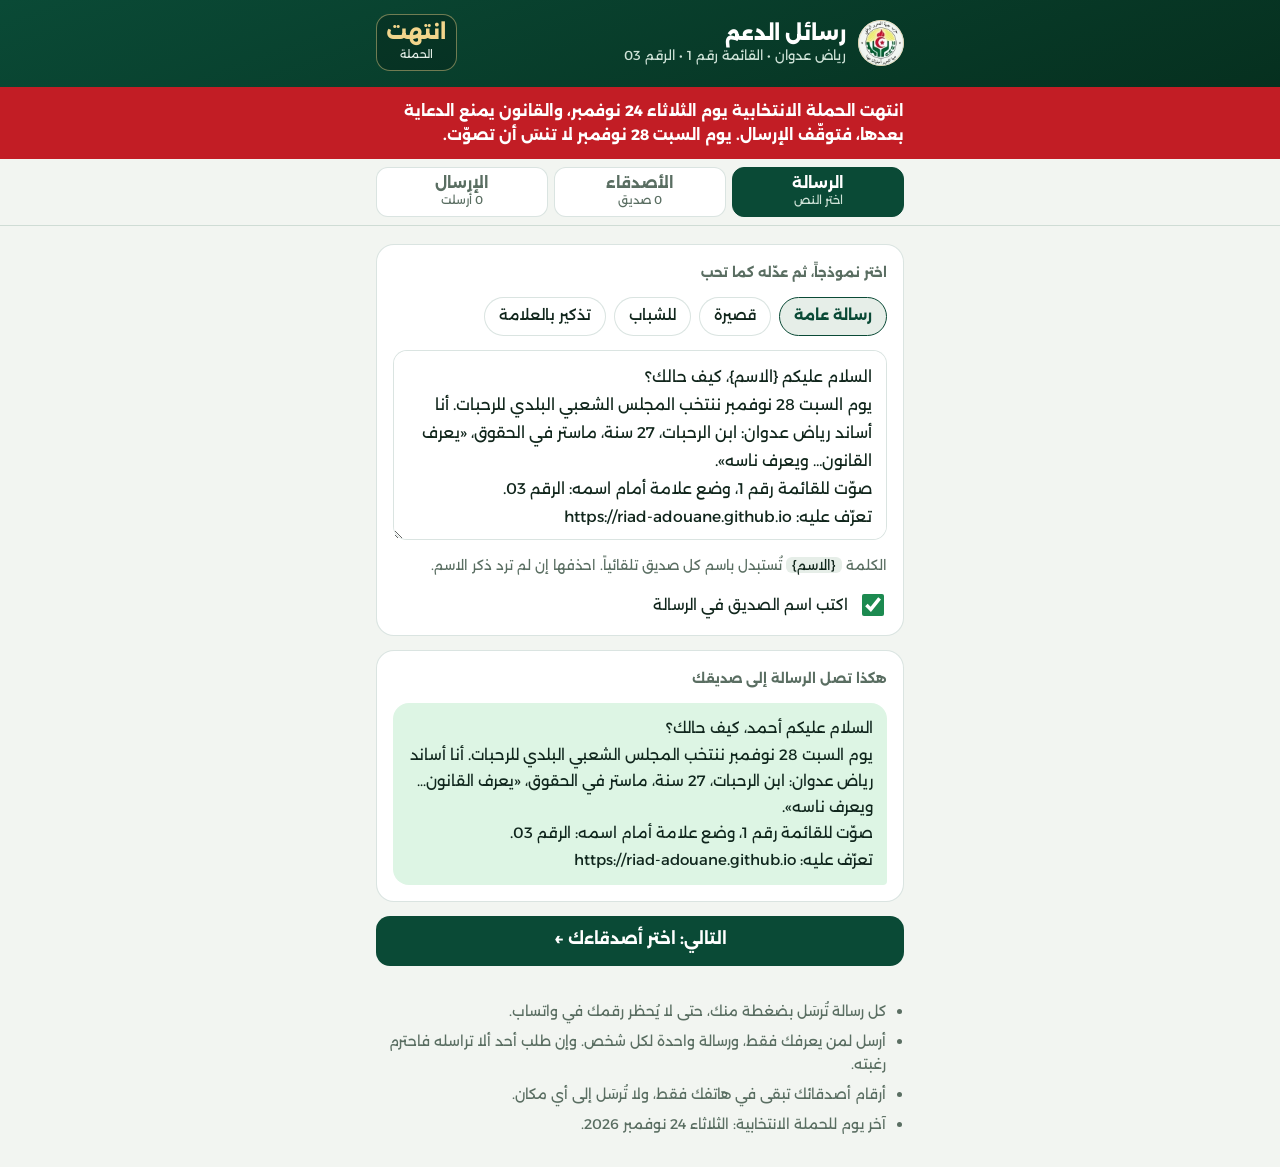
==== rasail/index.html @ b543d699 "أداة رسائل الدعم Co-Authored-By: Claude Opus 5.5 <noreply@anthropic.com> Claude-Session: https://cla" ====
<!doctype html>
<html lang="ar" dir="rtl">
<head>
<meta charset="utf-8">
<meta name="viewport" content="width=device-width,initial-scale=1,viewport-fit=cover">
<title>رسائل الدعم 03</title>
<meta name="description" content="أداة بسيطة لإرسال رسائل دعم رياض عدوان، القائمة رقم 1، الرقم 03، إلى أصدقائك عبر واتساب والرسائل القصيرة وفايبر.">
<meta name="theme-color" content="#0A4A36">
<meta name="robots" content="noindex">
<link rel="manifest" href="manifest.webmanifest">
<link rel="icon" href="icon-192.png">
<link rel="apple-touch-icon" href="icon-192.png">
<link rel="preconnect" href="https://fonts.googleapis.com">
<link rel="preconnect" href="https://fonts.gstatic.com" crossorigin>
<link rel="stylesheet" href="https://fonts.googleapis.com/css2?family=Alexandria:wght@400;500;700;800&display=swap">
<style>
/* Layout: one-hand phone tool. Deep-green header with the campaign clock, three sticky steps
   (message, friends, send), and a send card whose big buttons sit within thumb reach. */
:root{
  --bg:#F2F5F1; --surface:#FFFFFF; --ink:#11261C; --muted:#5A6E62; --line:rgba(10,74,54,.15); --tint:#E6EEE8;
  --head:#0A4A36; --head-2:#06301F; --accent:#0A4A36; --red:#C21D25; --gold:#F2D58C;
  --wa:#1C8A50; --sms:#245A86; --viber:#6A45B0; --bubble:#DDF5E4; --bubble-ink:#10261D;
  --f:"Alexandria","Segoe UI",Tahoma,sans-serif;
  color-scheme:light;
}
@media (prefers-color-scheme: dark){:root:not([data-theme="light"]){
  --bg:#08130E; --surface:#10211A; --ink:#E7F0EA; --muted:#9DB3A6; --line:rgba(190,230,210,.15); --tint:#0C1B15;
  --head:#0B3A2A; --head-2:#04190F; --accent:#5BC79A; --red:#F0575D;
  --wa:#1E9A5A; --sms:#2F6CA0; --viber:#7B57C4; --bubble:#173528; --bubble-ink:#E7F0EA; color-scheme:dark}}
:root[data-theme="dark"]{
  --bg:#08130E; --surface:#10211A; --ink:#E7F0EA; --muted:#9DB3A6; --line:rgba(190,230,210,.15); --tint:#0C1B15;
  --head:#0B3A2A; --head-2:#04190F; --accent:#5BC79A; --red:#F0575D;
  --wa:#1E9A5A; --sms:#2F6CA0; --viber:#7B57C4; --bubble:#173528; --bubble-ink:#E7F0EA; color-scheme:dark}
*{box-sizing:border-box}
html{-webkit-text-size-adjust:100%}
[hidden]{display:none!important}
body{margin:0;background:var(--bg);color:var(--ink);font-family:var(--f);font-size:16px;line-height:1.7;
  padding-bottom:env(safe-area-inset-bottom,0px)}
@media (prefers-reduced-motion:reduce){*{transition:none!important;animation:none!important}}
.wrap{max-width:560px;margin-inline:auto;padding-left:max(16px,env(safe-area-inset-left,0px));padding-right:max(16px,env(safe-area-inset-right,0px))}
h1,h2,h3,p{margin:0}
button,input,textarea{font:inherit;color:inherit}
:focus-visible{outline:3px solid var(--gold);outline-offset:2px;border-radius:8px}
.num{direction:ltr;unicode-bidi:isolate;display:inline-block;font-variant-numeric:tabular-nums}

/* header */
.top{background:linear-gradient(160deg,var(--head),var(--head-2));color:#fff;padding-top:env(safe-area-inset-top,0px)}
.top .wrap{display:flex;align-items:center;gap:12px;padding-block:14px 16px}
.top img{width:46px;height:46px;flex:none;border-radius:50%;background:#fff}
.top .t{flex:1;min-width:0;line-height:1.35}
.top h1{font-size:20px;font-weight:800}
.top small{display:block;font-size:13px;color:#CFE3D8}
.clock{flex:none;text-align:center;line-height:1.15;background:rgba(0,0,0,.2);border:1px solid rgba(242,213,140,.45);border-radius:14px;padding:6px 10px 8px}
.clock b{display:block;font-size:20px;font-weight:800;color:var(--gold)}
.clock span{font-size:11px;color:#E4EFE8}
.ended{background:var(--red);color:#fff}
.ended .wrap{padding-block:12px;font-weight:700;font-size:15px;line-height:1.6}

/* steps */
.steps{position:sticky;top:0;z-index:5;background:var(--bg);border-bottom:1px solid var(--line)}
.steps .wrap{display:grid;grid-template-columns:repeat(3,1fr);gap:6px;padding-block:8px}
.step{border:1.5px solid var(--line);background:var(--surface);border-radius:12px;padding:6px 4px 8px;cursor:pointer;
  display:flex;flex-direction:column;align-items:center;line-height:1.25;color:var(--muted)}
.step b{font-size:15px;font-weight:700}
.step small{font-size:11.5px}
.step[aria-selected="true"]{background:var(--head);border-color:var(--head);color:#fff}
.step[aria-selected="true"] small{color:#CFE3D8}

main .wrap{display:flex;flex-direction:column;gap:16px;padding-block:18px 28px}
.panel{display:flex;flex-direction:column;gap:14px}
.card{background:var(--surface);border:1px solid var(--line);border-radius:18px;padding:16px}
.label{font-size:13px;font-weight:700;color:var(--muted)}
.lead{font-size:15px;color:var(--muted)}

/* message step */
.chips{display:flex;flex-wrap:wrap;gap:8px}
.chip{border:1.5px solid var(--line);background:var(--surface);border-radius:999px;padding:5px 14px 8px;cursor:pointer;font-size:14.5px;font-weight:500}
.chip[aria-pressed="true"]{border-color:var(--accent);background:var(--tint);color:var(--accent);font-weight:700}
textarea{width:100%;min-height:190px;resize:vertical;border:1.5px solid var(--line);border-radius:14px;background:var(--surface);padding:12px 14px;line-height:1.8;font-size:15.5px}
.row{display:flex;flex-wrap:wrap;align-items:center;gap:10px}
.switch{display:flex;align-items:center;gap:10px;font-size:15px;cursor:pointer}
.switch input{width:22px;height:22px;accent-color:var(--wa)}
.hint{font-size:13.5px;color:var(--muted)}
.hint code{font-family:inherit;background:var(--tint);border-radius:6px;padding:0 6px;color:var(--ink)}
.bubble{background:var(--bubble);color:var(--bubble-ink);border-radius:16px 16px 4px 16px;padding:12px 14px;white-space:pre-wrap;font-size:15px;line-height:1.75;overflow-wrap:anywhere}

/* buttons */
.btn{display:inline-flex;align-items:center;justify-content:center;gap:8px;border:0;border-radius:14px;padding:11px 16px 13px;font-weight:700;font-size:16px;cursor:pointer;text-decoration:none;line-height:1.3;min-height:50px}
.btn svg{width:22px;height:22px;flex:none}
.btn.main{background:var(--head);color:#fff}
.btn.line{background:transparent;border:1.5px solid var(--line);color:var(--ink)}
.btn.wa{background:var(--wa);color:#fff}
.btn.sms{background:var(--sms);color:#fff}
.btn.viber{background:var(--viber);color:#fff}
.btn.share{background:var(--surface);border:1.5px solid var(--line);color:var(--ink)}
.btn.small{min-height:40px;padding:7px 14px 9px;font-size:14.5px;border-radius:12px}
.btn[disabled],.btn.off{opacity:.4;pointer-events:none}
.grid2{display:grid;grid-template-columns:1fr 1fr;gap:10px}
.full{grid-column:1/-1}

/* people step */
.adders{display:grid;gap:10px}
.manual{display:grid;grid-template-columns:1fr 1fr auto;gap:8px}
.manual input,.paste textarea{border:1.5px solid var(--line);border-radius:12px;background:var(--surface);padding:9px 12px;min-width:0;font-size:15px}
.paste textarea{min-height:110px}
details.card summary{cursor:pointer;font-weight:700;list-style:none;display:flex;align-items:center;justify-content:space-between;gap:10px}
details.card summary::-webkit-details-marker{display:none}
details.card summary::after{content:"+";font-size:22px;line-height:1;color:var(--muted)}
details.card[open] summary::after{content:"−"}
details.card[open] summary{margin-bottom:12px}
.list{list-style:none;margin:0;padding:0;display:flex;flex-direction:column}
.list li{display:grid;grid-template-columns:1fr auto auto;align-items:center;gap:10px;padding:9px 0;border-top:1px solid var(--line)}
.list li:first-child{border-top:0}
.list input{border:0;background:transparent;padding:2px 0;min-width:0;width:100%;font-weight:700;font-size:15.5px;border-bottom:1px dashed transparent}
.list input:focus{border-bottom-color:var(--line);outline:none}
.list .tel{font-size:13px;color:var(--muted)}
.pill{font-size:12px;font-weight:700;border-radius:999px;padding:2px 10px 4px;white-space:nowrap;background:var(--tint);color:var(--muted)}
.pill.sent{background:var(--wa);color:#fff}
.pill.skip{background:transparent;border:1px solid var(--line)}
.x{border:0;background:transparent;color:var(--muted);font-size:22px;line-height:1;width:34px;height:34px;border-radius:50%;cursor:pointer}
.x:hover{background:var(--tint)}
.empty{text-align:center;color:var(--muted);padding:18px 8px;font-size:15px}
.count{display:flex;justify-content:space-between;align-items:center;gap:10px}
.toast{min-height:1.5em;font-size:14px;color:var(--accent);font-weight:700}

/* send step */
.bar{height:10px;border-radius:999px;background:var(--tint);overflow:hidden}
.bar i{display:block;height:100%;width:0;background:var(--wa);border-radius:inherit;transition:width .3s}
.who{display:flex;align-items:center;justify-content:space-between;gap:10px}
.who b{font-size:20px;font-weight:800}
.who .tel{font-size:14px;color:var(--muted)}
.after{display:grid;grid-template-columns:1.4fr 1fr;gap:10px}
.done{text-align:center;display:flex;flex-direction:column;gap:10px;align-items:center;padding:22px 12px}
.done b{font-size:44px;font-weight:800;color:var(--wa);line-height:1}
.note{font-size:13.5px;color:var(--muted)}

footer .wrap{padding-block:6px 30px;display:flex;flex-direction:column;gap:8px}
footer ul{margin:0;padding:0 18px 0 0;color:var(--muted);font-size:14px;display:flex;flex-direction:column;gap:6px}
.install{display:flex;align-items:center;justify-content:space-between;gap:12px}
@media (max-width:380px){.manual{grid-template-columns:1fr}.top h1{font-size:18px}.clock b{font-size:18px}}
</style>
</head>
<body>

<header class="top"><div class="wrap">
  <img src="../logo.webp" alt="شعار حزب جبهة التحرير الوطني" width="46" height="46">
  <div class="t"><h1>رسائل الدعم</h1><small>رياض عدوان • القائمة رقم 1 • الرقم 03</small></div>
  <div class="clock" id="clock" aria-live="polite"><b id="clock-n">--</b><span id="clock-l">يوم للحملة</span></div>
</div></header>
<div class="ended" id="ended" hidden><div class="wrap">انتهت الحملة الانتخابية يوم الثلاثاء 24 نوفمبر، والقانون يمنع الدعاية بعدها، فتوقّف الإرسال. يوم السبت 28 نوفمبر لا تنسَ أن تصوّت.</div></div>

<nav class="steps" aria-label="الخطوات"><div class="wrap" role="tablist">
  <button class="step" role="tab" id="tab-msg" aria-controls="p-msg" aria-selected="true"><b>الرسالة</b><small>اختر النص</small></button>
  <button class="step" role="tab" id="tab-people" aria-controls="p-people" aria-selected="false"><b>الأصدقاء</b><small id="tab-people-n">0 صديق</small></button>
  <button class="step" role="tab" id="tab-send" aria-controls="p-send" aria-selected="false"><b>الإرسال</b><small id="tab-send-n">0 أُرسلت</small></button>
</div></nav>

<main><div class="wrap">

<!-- 1. message -->
<section class="panel" id="p-msg" role="tabpanel" aria-labelledby="tab-msg">
  <div class="card panel">
    <p class="label">اختر نموذجاً، ثم عدّله كما تحب</p>
    <div class="chips" id="tpls"></div>
    <textarea id="text" aria-label="نص الرسالة"></textarea>
    <p class="hint">الكلمة <code>{الاسم}</code> تُستبدل باسم كل صديق تلقائياً. احذفها إن لم ترد ذكر الاسم.</p>
    <label class="switch"><input type="checkbox" id="usename" checked> اكتب اسم الصديق في الرسالة</label>
  </div>
  <div class="card panel">
    <p class="label">هكذا تصل الرسالة إلى صديقك</p>
    <div class="bubble" id="preview"></div>
  </div>
  <button class="btn main" type="button" data-go="people">التالي: اختر أصدقاءك ←</button>
</section>

<!-- 2. people -->
<section class="panel" id="p-people" role="tabpanel" aria-labelledby="tab-people" hidden>
  <div class="adders">
    <button class="btn main" type="button" id="pick" hidden>
      <svg viewBox="0 0 24 24" fill="none" stroke="currentColor" stroke-width="2" stroke-linecap="round" aria-hidden="true"><circle cx="9" cy="8" r="3.5"/><path d="M2.5 20c.8-3.6 3.4-5.5 6.5-5.5s5.7 1.9 6.5 5.5M18.5 8v6M15.5 11h6"/></svg>
      اختر من جهات الاتصال في هاتفك
    </button>
    <details class="card" id="d-manual">
      <summary>أضف صديقاً واحداً</summary>
      <form class="manual" id="f-manual" autocomplete="off">
        <input id="m-name" placeholder="الاسم" aria-label="الاسم">
        <input id="m-tel" placeholder="0661234567" inputmode="tel" aria-label="رقم الهاتف" dir="ltr">
        <button class="btn main small" type="submit">أضف</button>
      </form>
    </details>
    <details class="card" id="d-paste">
      <summary>ألصق قائمة أرقام</summary>
      <form class="paste panel" id="f-paste">
        <textarea id="p-text" placeholder="كل صديق في سطر: الاسم ثم الرقم&#10;أحمد 0661 23 45 67&#10;سعاد، 0770123456" aria-label="قائمة الأصدقاء"></textarea>
        <button class="btn main small" type="submit">أضف القائمة</button>
      </form>
    </details>
  </div>
  <p class="toast" id="toast" aria-live="polite"></p>
  <div class="card">
    <div class="count"><p class="label" id="people-count">قائمتك فارغة</p><button class="btn line small" type="button" id="clear" hidden>امسح القائمة</button></div>
    <ul class="list" id="list"></ul>
    <p class="empty" id="people-empty">أضف أصدقاءك بإحدى الطرق أعلاه. أرسل فقط لمن يعرفك.</p>
  </div>
  <button class="btn main" type="button" data-go="send">التالي: ابدأ الإرسال ←</button>
</section>

<!-- 3. send -->
<section class="panel" id="p-send" role="tabpanel" aria-labelledby="tab-send" hidden>
  <div class="card panel">
    <div class="count"><p class="label" id="progress-l">أُرسلت 0 من 0</p><button class="btn line small" type="button" id="restart" hidden>ابدأ من جديد</button></div>
    <div class="bar" aria-hidden="true"><i id="progress"></i></div>
  </div>

  <div class="card panel" id="current">
    <div class="who"><div><p class="label">التالي</p><b id="c-name"></b></div><span class="tel num" id="c-tel"></span></div>
    <div class="bubble" id="c-text"></div>
    <div class="grid2">
      <a class="btn wa send" id="s-wa" target="_blank" rel="noopener"><svg viewBox="0 0 24 24" fill="none" stroke="currentColor" stroke-width="2" stroke-linejoin="round" aria-hidden="true"><path d="M21 11.5a8.5 8.5 0 0 1-12.6 7.4L3 20.5l1.6-5.2A8.5 8.5 0 1 1 21 11.5z"/></svg>واتساب</a>
      <a class="btn sms send" id="s-sms"><svg viewBox="0 0 24 24" fill="none" stroke="currentColor" stroke-width="2" stroke-linejoin="round" aria-hidden="true"><rect x="3" y="4.5" width="18" height="13" rx="3"/><path d="M8 21l3-3.5"/></svg>رسالة قصيرة</a>
      <a class="btn viber send" id="s-viber"><svg viewBox="0 0 24 24" fill="none" stroke="currentColor" stroke-width="2" stroke-linecap="round" aria-hidden="true"><path d="M5 4h14v11H11l-4 4v-4H5z"/><path d="M9 9.5h6"/></svg>فايبر</a>
      <button class="btn share send" type="button" id="s-share"><svg viewBox="0 0 24 24" fill="none" stroke="currentColor" stroke-width="2" stroke-linecap="round" aria-hidden="true"><circle cx="18" cy="5" r="2.5"/><circle cx="6" cy="12" r="2.5"/><circle cx="18" cy="19" r="2.5"/><path d="M8.2 10.8l7.6-4.4M8.2 13.2l7.6 4.4"/></svg>مسنجر وغيره</button>
    </div>
    <p class="note" id="c-note">اضغط على التطبيق، ثم اضغط «إرسال» فيه، وعُد إلى هنا.</p>
    <div class="after">
      <button class="btn main" type="button" id="next">أرسلتها ✓ التالي</button>
      <button class="btn line" type="button" id="skip">تخطَّ</button>
    </div>
  </div>

  <div class="card done" id="done" hidden>
    <b id="done-n">0</b><p>رسالة أرسلتها. شكراً لك على دعم رياض عدوان.</p>
    <p class="note">أضف أصدقاء آخرين، أو أرسل الرسالة إلى مجموعاتك وحالتك.</p>
  </div>
  <div class="card done" id="none" hidden>
    <p>لم تضف أصدقاء بعد.</p>
    <button class="btn main small" type="button" data-go="people">أضف أصدقاءك</button>
  </div>

  <div class="card panel">
    <p class="label">للمجموعات والحالة</p>
    <p class="lead">رسالة واحدة دون اسم، تختار أنت في التطبيق المجموعة أو الحالة.</p>
    <div class="grid2">
      <a class="btn wa small send" id="g-wa" target="_blank" rel="noopener">واتساب</a>
      <a class="btn viber small send" id="g-viber">فايبر</a>
      <button class="btn share small send" type="button" id="g-share">تطبيق آخر</button>
      <button class="btn line small" type="button" id="g-copy">انسخ النص</button>
    </div>
  </div>
</section>

</div></main>

<footer><div class="wrap">
  <div class="card install" id="install" hidden><p>ثبّت الأداة على شاشة هاتفك لتفتحها كتطبيق.</p><button class="btn main small" type="button" id="install-btn">ثبّت</button></div>
  <ul>
    <li>كل رسالة تُرسَل بضغطة منك، حتى لا يُحظر رقمك في واتساب.</li>
    <li>أرسل لمن يعرفك فقط، ورسالة واحدة لكل شخص. وإن طلب أحد ألا تراسله فاحترم رغبته.</li>
    <li>أرقام أصدقائك تبقى في هاتفك فقط، ولا تُرسَل إلى أي مكان.</li>
    <li>آخر يوم للحملة الانتخابية: الثلاثاء 24 نوفمبر 2026.</li>
  </ul>
</div></footer>

<script>
(function(){
  var SITE='https://riad-adouane.github.io';
  var END=Date.parse('2026-11-25T00:00:00+01:00');     // campaign closes at the end of Tue 24 Nov, Algeria time
  var TPL=[
    {id:'t1',name:'رسالة عامة',text:'السلام عليكم {الاسم}، كيف حالك؟\nيوم السبت 28 نوفمبر ننتخب المجلس الشعبي البلدي للرحبات. أنا أساند رياض عدوان: ابن الرحبات، 27 سنة، ماستر في الحقوق، «يعرف القانون… ويعرف ناسه».\nصوّت للقائمة رقم 1، وضع علامة أمام اسمه: الرقم 03.\nتعرّف عليه: '+SITE},
    {id:'t2',name:'قصيرة',text:'{الاسم}، يوم السبت 28 نوفمبر: القائمة رقم 1، وعلامة أمام رياض عدوان، الرقم 03. ابن الرحبات، «يعرف القانون… ويعرف ناسه».\n'+SITE},
    {id:'t3',name:'للشباب',text:'السلام عليكم {الاسم}، الشباب لازم يكون عندهم صوت في البلدية. رياض عدوان شاب من الرحبات، عمره 27 سنة ودرس القانون.\nيوم السبت 28 نوفمبر: القائمة رقم 1، وعلامة أمام الرقم 03.\n'+SITE},
    {id:'t4',name:'تذكير بالعلامة',text:'تذكير مهم {الاسم}: في ورقة القائمة رقم 1 ضع علامة أمام رياض عدوان، الرقم 03، لأن الورقة دون علامة تُحتسب للقائمة فقط ولا تُحتسب له.\nالسبت 28 نوفمبر. '+SITE}
  ];
  var KEY='riad03-rasail-v1';
  var S={tpl:'t1',text:TPL[0].text,useName:true,people:[]};
  try{var saved=JSON.parse(localStorage.getItem(KEY)||'null');if(saved&&saved.people)S=Object.assign(S,saved)}catch(e){}
  function save(){try{localStorage.setItem(KEY,JSON.stringify(S))}catch(e){}}
  var $=function(id){return document.getElementById(id)};
  var IOS=/iPhone|iPad|iPod/.test(navigator.userAgent);

  // ---------- numbers ----------
  function digits(s){return String(s||'').replace(/[٠-٩]/g,function(d){return '٠١٢٣٤٥٦٧٨٩'.indexOf(d)}).replace(/[۰-۹]/g,function(d){return '۰۱۲۳۴۵۶۷۸۹'.indexOf(d)})}
  function norm(raw){
    var s=digits(raw).replace(/[^\d+]/g,'');
    if(s.indexOf('00')===0)s='+'+s.slice(2);
    if(/^0[5-7]\d{8}$/.test(s))return '+213'+s.slice(1);
    if(/^[5-7]\d{8}$/.test(s))return '+213'+s;
    if(/^213[5-7]\d{8}$/.test(s))return '+'+s;
    if(/^\+213[5-7]\d{8}$/.test(s))return s;
    if(/^\+(?!213)\d{8,14}$/.test(s))return s;          // relatives abroad
    return null;
  }
  function show(t){var m=/^\+213(\d{3})(\d{2})(\d{2})(\d{2})$/.exec(t);return m?'0'+m[1]+' '+m[2]+' '+m[3]+' '+m[4]:t}

  // ---------- message ----------
  function personal(name){
    var t=S.text; name=(name||'').trim();
    if(S.useName&&name)return t.replace(/\{الاسم\}/g,name);
    return t.replace(/^\{الاسم\}،\s*/,'').replace(/\s*\{الاسم\}/g,'');
  }
  function renderTpls(){
    $('tpls').innerHTML='';
    TPL.forEach(function(t){
      var b=document.createElement('button');b.type='button';b.className='chip';b.textContent=t.name;
      b.setAttribute('aria-pressed',S.tpl===t.id);
      b.onclick=function(){S.tpl=t.id;S.text=t.text;$('text').value=S.text;save();renderTpls();renderPreview();renderSend()};
      $('tpls').appendChild(b);
    });
  }
  function renderPreview(){var p=S.people.find(function(x){return x.st==='new'});$('preview').textContent=personal(p&&p.name?p.name:'أحمد')}
  $('text').value=S.text;
  $('text').addEventListener('input',function(){S.text=this.value;S.tpl='';save();renderTpls();renderPreview();renderSend()});
  $('usename').checked=S.useName;
  $('usename').addEventListener('change',function(){S.useName=this.checked;save();renderPreview();renderSend()});

  // ---------- people ----------
  var toastT;
  function toast(msg){$('toast').textContent=msg;clearTimeout(toastT);toastT=setTimeout(function(){$('toast').textContent=''},4000)}
  function add(name,tel){
    var n=norm(tel);if(!n)return 'bad';
    if(S.people.some(function(p){return p.tel===n}))return 'dup';
    S.people.push({id:Date.now().toString(36)+Math.random().toString(36).slice(2,6),name:(name||'').replace(/\s+/g,' ').trim(),tel:n,st:'new'});
    return 'ok';
  }
  function report(r){
    var ok=r.filter(function(x){return x==='ok'}).length,dup=r.filter(function(x){return x==='dup'}).length,bad=r.filter(function(x){return x==='bad'}).length;
    var m=[];if(ok)m.push('أُضيف '+ok);if(dup)m.push(dup+' موجود من قبل');if(bad)m.push(bad+' رقم غير صالح');
    toast(m.join('، ')||'لم يُضف أحد');save();renderPeople();renderSend();renderPreview();
  }
  if('contacts' in navigator&&'select' in navigator.contacts){
    $('pick').hidden=false;
    $('pick').onclick=function(){
      navigator.contacts.select(['name','tel'],{multiple:true}).then(function(list){
        var r=[];(list||[]).forEach(function(c){
          var tels=(c.tel||[]).map(norm).filter(Boolean);
          var t=tels.find(function(x){return /^\+213[5-7]/.test(x)})||tels[0];
          r.push(t?add(c.name&&c.name[0],t):'bad');
        });report(r);
      }).catch(function(){toast('لم يُسمح بفتح جهات الاتصال. أضف الأرقام يدوياً أو بالنسخ واللصق.')});
    };
  }else{$('d-manual').open=true}
  $('f-manual').addEventListener('submit',function(e){
    e.preventDefault();var r=add($('m-name').value,$('m-tel').value);
    if(r==='bad'){toast('الرقم غير صالح. اكتبه مثلاً: 0661234567');return}
    if(r==='ok'){$('m-name').value='';$('m-tel').value='';$('m-name').focus()}
    report([r]);
  });
  $('f-paste').addEventListener('submit',function(e){
    e.preventDefault();var r=[];
    digits($('p-text').value).split(/\n+/).forEach(function(line){
      var m=line.match(/(\+|00)?\d[\d\s.\-]{7,}\d/);if(!m)return;
      var name=line.replace(m[0],'').replace(/[،,;:\-–\t|]+/g,' ').trim();
      r.push(add(name,m[0]));
    });
    if(!r.length){toast('لم أجد أرقاماً في النص.');return}
    $('p-text').value='';report(r);
  });
  function renderPeople(){
    var ul=$('list');ul.innerHTML='';
    S.people.forEach(function(p){
      var li=document.createElement('li');
      var d=document.createElement('div');
      var inp=document.createElement('input');inp.value=p.name;inp.placeholder='بدون اسم';inp.setAttribute('aria-label','اسم الصديق');
      inp.addEventListener('change',function(){p.name=this.value.trim();save();renderSend();renderPreview()});
      var t=document.createElement('span');t.className='tel num';t.textContent=show(p.tel);
      d.appendChild(inp);d.appendChild(t);
      var pill=document.createElement('span');pill.className='pill'+(p.st==='sent'?' sent':p.st==='skip'?' skip':'');
      pill.textContent=p.st==='sent'?'أُرسلت':p.st==='skip'?'تُخطّي':'لم تُرسل';
      var x=document.createElement('button');x.type='button';x.className='x';x.textContent='×';x.setAttribute('aria-label','احذف '+(p.name||show(p.tel)));
      x.onclick=function(){S.people=S.people.filter(function(q){return q!==p});save();renderPeople();renderSend();renderPreview()};
      li.appendChild(d);li.appendChild(pill);li.appendChild(x);ul.appendChild(li);
    });
    var n=S.people.length;
    $('people-empty').hidden=n>0;$('clear').hidden=n===0;
    $('people-count').textContent=n?n+' صديق في قائمتك':'قائمتك فارغة';
    $('tab-people-n').textContent=n+' صديق';
  }
  var clearArmed=false;
  $('clear').onclick=function(){
    if(!clearArmed){clearArmed=true;this.textContent='اضغط مرة أخرى للتأكيد';var b=this;setTimeout(function(){clearArmed=false;b.textContent='امسح القائمة'},3500);return}
    S.people=[];clearArmed=false;this.textContent='امسح القائمة';save();renderPeople();renderSend();renderPreview();
  };

  // ---------- send ----------
  function ended(){return Date.now()>=END}
  function links(text,tel){
    var e=encodeURIComponent(text);
    return {wa:'https://wa.me/'+(tel?tel.replace('+',''):'')+'?text='+e,
            sms:'sms:'+(tel||'')+(IOS?'&':'?')+'body='+e,
            viber:'viber://forward?text='+e};
  }
  function share(text){
    if(navigator.share){navigator.share({text:text}).catch(function(){})}
    else copy(text);
  }
  function copy(text){
    try{navigator.clipboard.writeText(text).then(function(){toastSend('نُسخ النص. ألصقه في التطبيق الذي تريد.')},function(){toastSend('انسخ النص من المعاينة.')})}
    catch(e){toastSend('انسخ النص من المعاينة.')}
  }
  function toastSend(m){$('c-note').textContent=m}
  function current(){return S.people.find(function(p){return p.st==='new'})}
  function renderSend(){
    var total=S.people.length,sent=S.people.filter(function(p){return p.st==='sent'}).length,c=current();
    $('progress-l').textContent='أُرسلت '+sent+' من '+total;
    $('progress').style.width=total?(100*S.people.filter(function(p){return p.st!=='new'}).length/total)+'%':'0';
    $('tab-send-n').textContent=sent+' أُرسلت';
    $('restart').hidden=!S.people.some(function(p){return p.st!=='new'});
    $('current').hidden=!c;$('done').hidden=!!c||!total;$('none').hidden=!!total;$('done-n').textContent=sent;
    if(c){
      var txt=personal(c.name),L=links(txt,c.tel);
      $('c-name').textContent=c.name||'صديق بدون اسم';$('c-tel').textContent=show(c.tel);$('c-text').textContent=txt;
      $('s-wa').href=L.wa;$('s-sms').href=L.sms;$('s-viber').href=L.viber;
      $('s-share').onclick=function(){share(txt)};
    }
    var g=personal(''),G=links(g,'');
    $('g-wa').href='https://wa.me/?text='+encodeURIComponent(g);$('g-viber').href=G.viber;
    $('g-share').onclick=function(){share(g)};$('g-copy').onclick=function(){copy(g)};
    var off=ended();
    document.querySelectorAll('.send').forEach(function(el){el.classList.toggle('off',off);if(off)el.setAttribute('aria-disabled','true');else el.removeAttribute('aria-disabled')});
  }
  $('s-viber').addEventListener('click',function(){toastSend('في فايبر اختر الصديق، ثم اضغط إرسال.')});
  function mark(st){var c=current();if(!c)return;c.st=st;save();renderSend();renderPeople();renderPreview();$('c-note').textContent='اضغط على التطبيق، ثم اضغط «إرسال» فيه، وعُد إلى هنا.'}
  $('next').onclick=function(){mark('sent')};
  $('skip').onclick=function(){mark('skip')};
  $('restart').onclick=function(){S.people.forEach(function(p){p.st='new'});save();renderSend();renderPeople();renderPreview()};

  // ---------- tabs ----------
  var tabs=['msg','people','send'];
  function go(k){
    tabs.forEach(function(t){$('tab-'+t).setAttribute('aria-selected',t===k);$('p-'+t).hidden=t!==k});
    try{sessionStorage.setItem(KEY+'-tab',k)}catch(e){}
    window.scrollTo(0,0);
  }
  tabs.forEach(function(t){$('tab-'+t).onclick=function(){go(t)}});
  document.querySelectorAll('[data-go]').forEach(function(b){b.onclick=function(){go(b.getAttribute('data-go'))}});

  // ---------- campaign clock ----------
  function clock(){
    var ms=END-Date.now();
    if(ms<=0){$('clock-n').textContent='انتهت';$('clock-l').textContent='الحملة';$('ended').hidden=false;renderSend();return false}
    var d=Math.floor(ms/86400000);
    if(d>=1){$('clock-n').textContent=d;$('clock-l').textContent=d===1?'يوم للحملة':d===2?'يومان للحملة':(d<=10?'أيام للحملة':'يوماً للحملة')}
    else{$('clock-n').textContent='آخر يوم';$('clock-l').textContent='للحملة'}
    return true;
  }
  if(clock()){var iv=setInterval(function(){if(!clock())clearInterval(iv)},60000)}

  // ---------- install ----------
  var deferred;
  window.addEventListener('beforeinstallprompt',function(e){e.preventDefault();deferred=e;$('install').hidden=false});
  $('install-btn').onclick=function(){if(deferred){deferred.prompt();deferred=null;$('install').hidden=true}};
  if('serviceWorker' in navigator&&location.protocol==='https:'){navigator.serviceWorker.register('sw.js').catch(function(){})}

  renderTpls();renderPeople();renderSend();renderPreview();
  try{var tb=sessionStorage.getItem(KEY+'-tab');if(tb&&tabs.indexOf(tb)>=0)go(tb)}catch(e){}
})();
</script>
</body>
</html>
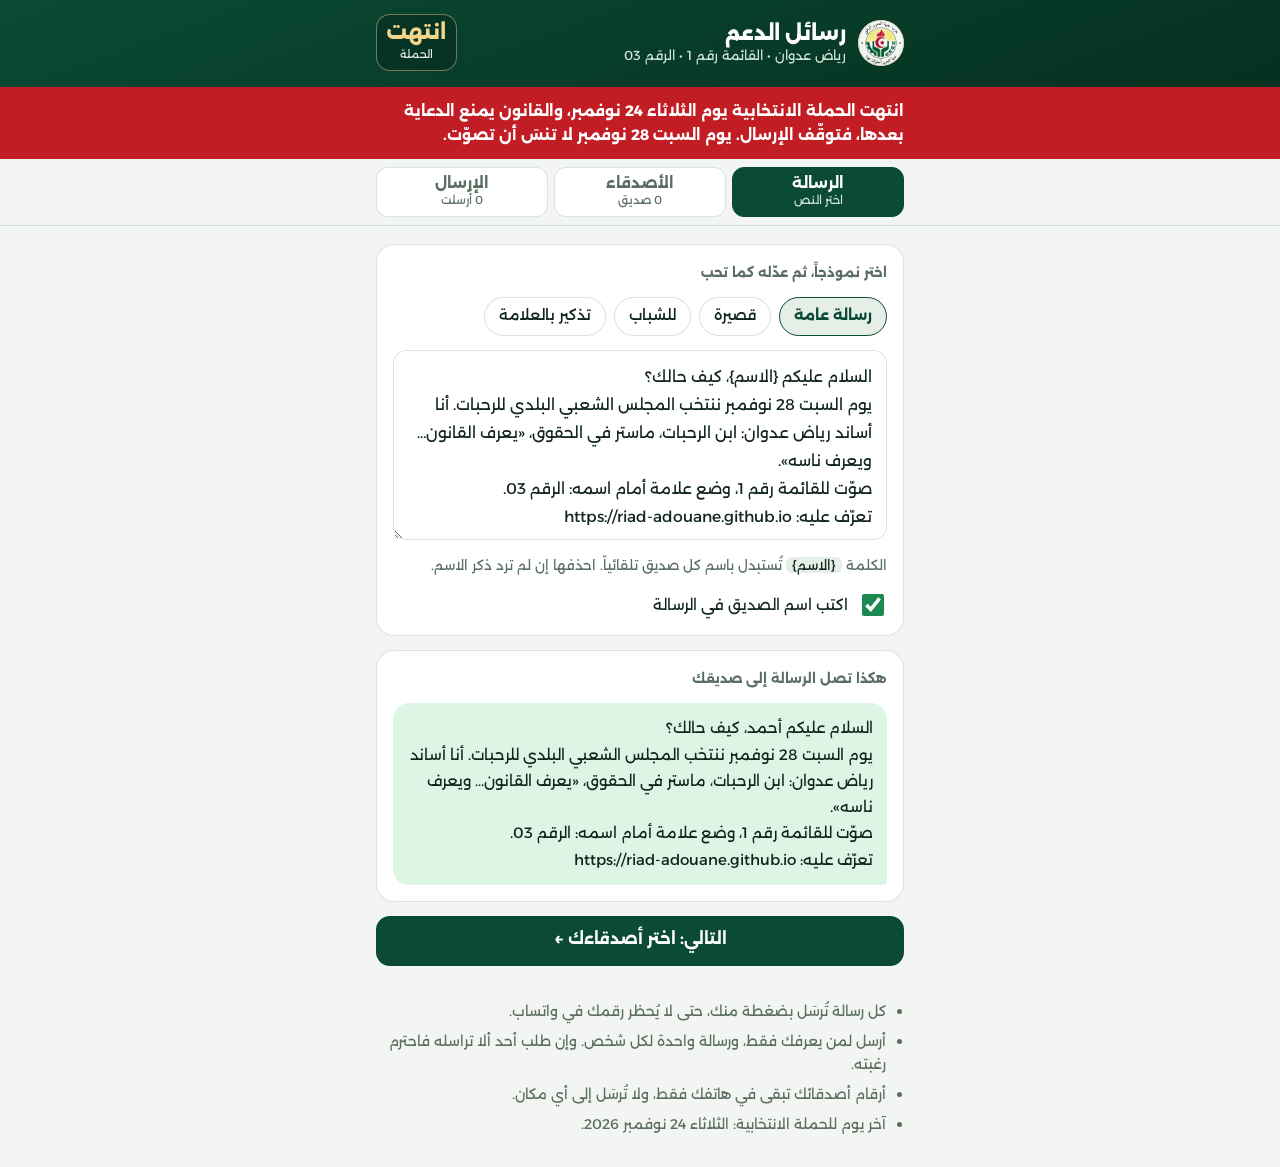
==== commit 602790d6: "حذف السن من رسائل الدعم Co-Authored-By: Claude Opus 5.5 <noreply@anthropic.com> Claude-Session: http" ====
--- a/rasail/index.html
+++ b/rasail/index.html
@@ -266,14 +266,15 @@
   var SITE='https://riad-adouane.github.io';
   var END=Date.parse('2026-11-25T00:00:00+01:00');     // campaign closes at the end of Tue 24 Nov, Algeria time
   var TPL=[
-    {id:'t1',name:'رسالة عامة',text:'السلام عليكم {الاسم}، كيف حالك؟\nيوم السبت 28 نوفمبر ننتخب المجلس الشعبي البلدي للرحبات. أنا أساند رياض عدوان: ابن الرحبات، 27 سنة، ماستر في الحقوق، «يعرف القانون… ويعرف ناسه».\nصوّت للقائمة رقم 1، وضع علامة أمام اسمه: الرقم 03.\nتعرّف عليه: '+SITE},
+    {id:'t1',name:'رسالة عامة',text:'السلام عليكم {الاسم}، كيف حالك؟\nيوم السبت 28 نوفمبر ننتخب المجلس الشعبي البلدي للرحبات. أنا أساند رياض عدوان: ابن الرحبات، ماستر في الحقوق، «يعرف القانون… ويعرف ناسه».\nصوّت للقائمة رقم 1، وضع علامة أمام اسمه: الرقم 03.\nتعرّف عليه: '+SITE},
     {id:'t2',name:'قصيرة',text:'{الاسم}، يوم السبت 28 نوفمبر: القائمة رقم 1، وعلامة أمام رياض عدوان، الرقم 03. ابن الرحبات، «يعرف القانون… ويعرف ناسه».\n'+SITE},
-    {id:'t3',name:'للشباب',text:'السلام عليكم {الاسم}، الشباب لازم يكون عندهم صوت في البلدية. رياض عدوان شاب من الرحبات، عمره 27 سنة ودرس القانون.\nيوم السبت 28 نوفمبر: القائمة رقم 1، وعلامة أمام الرقم 03.\n'+SITE},
+    {id:'t3',name:'للشباب',text:'السلام عليكم {الاسم}، الشباب لازم يكون عندهم صوت في البلدية. رياض عدوان شاب من الرحبات، ماستر في الحقوق، «يعرف القانون… ويعرف ناسه».\nيوم السبت 28 نوفمبر: القائمة رقم 1، وعلامة أمام الرقم 03.\n'+SITE},
     {id:'t4',name:'تذكير بالعلامة',text:'تذكير مهم {الاسم}: في ورقة القائمة رقم 1 ضع علامة أمام رياض عدوان، الرقم 03، لأن الورقة دون علامة تُحتسب للقائمة فقط ولا تُحتسب له.\nالسبت 28 نوفمبر. '+SITE}
   ];
   var KEY='riad03-rasail-v1';
   var S={tpl:'t1',text:TPL[0].text,useName:true,people:[]};
   try{var saved=JSON.parse(localStorage.getItem(KEY)||'null');if(saved&&saved.people)S=Object.assign(S,saved)}catch(e){}
+  var cur=TPL.find(function(t){return t.id===S.tpl});if(cur)S.text=cur.text;   // unedited template: always the latest wording
   function save(){try{localStorage.setItem(KEY,JSON.stringify(S))}catch(e){}}
   var $=function(id){return document.getElementById(id)};
   var IOS=/iPhone|iPad|iPod/.test(navigator.userAgent);
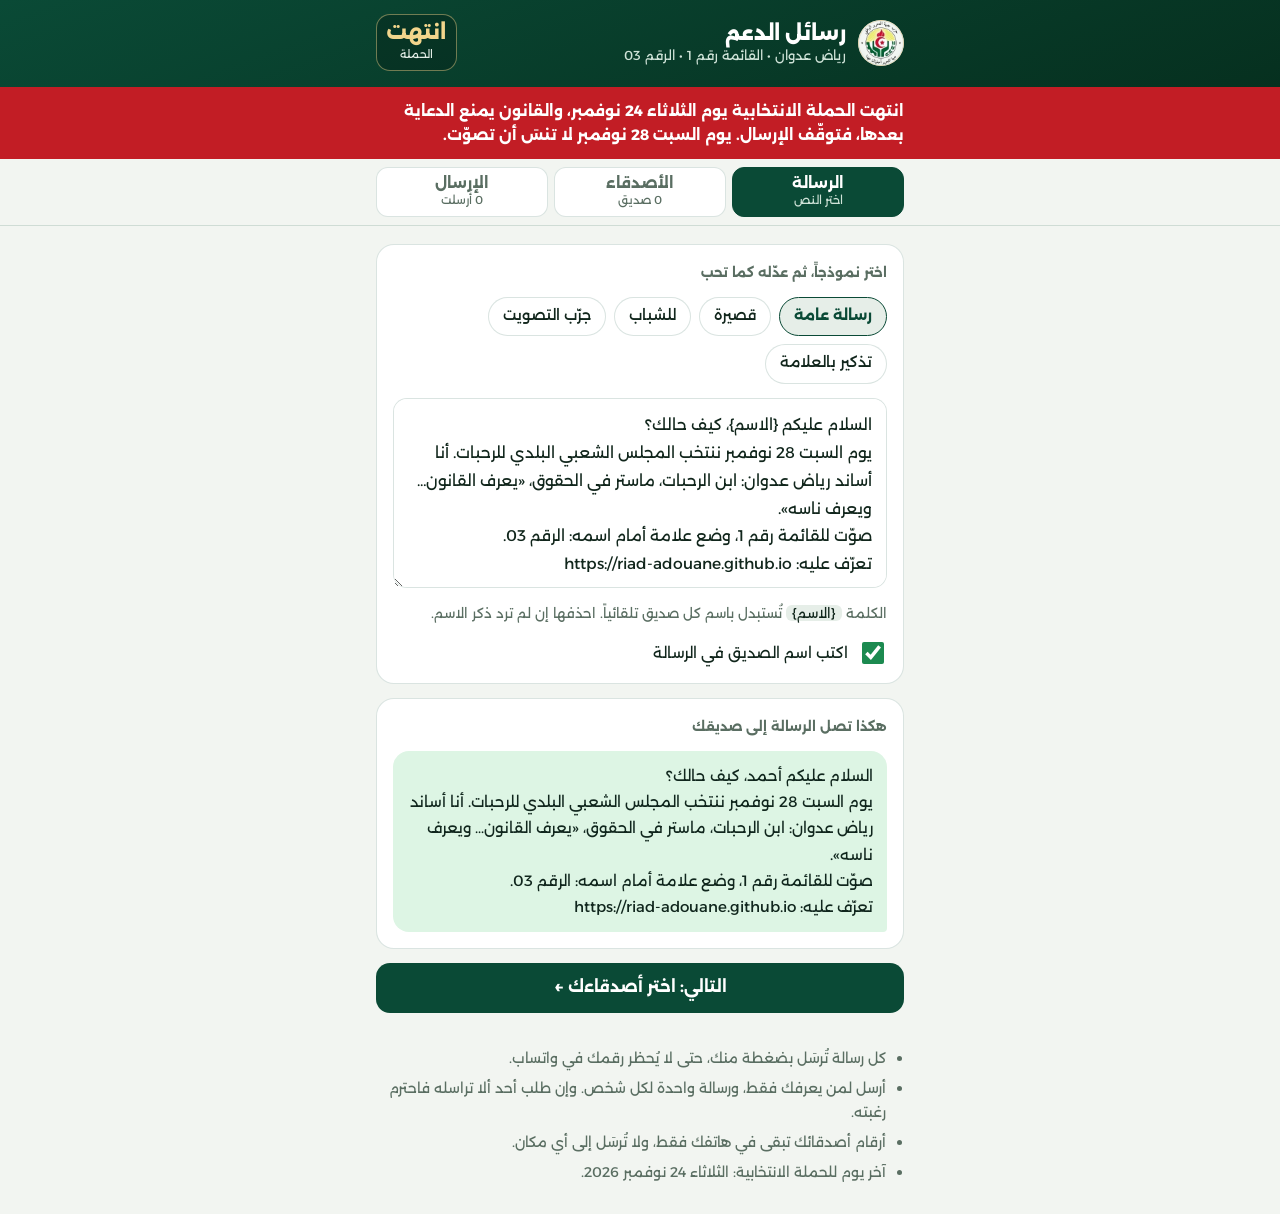
==== commit a97b1451: "تجربة «جرّب صوتك» ونموذج رسالة لها في أداة الرسائل Co-Authored-By: Claude Opus 5.5 <noreply@anthropi" ====
--- a/rasail/index.html
+++ b/rasail/index.html
@@ -269,6 +269,7 @@
     {id:'t1',name:'رسالة عامة',text:'السلام عليكم {الاسم}، كيف حالك؟\nيوم السبت 28 نوفمبر ننتخب المجلس الشعبي البلدي للرحبات. أنا أساند رياض عدوان: ابن الرحبات، ماستر في الحقوق، «يعرف القانون… ويعرف ناسه».\nصوّت للقائمة رقم 1، وضع علامة أمام اسمه: الرقم 03.\nتعرّف عليه: '+SITE},
     {id:'t2',name:'قصيرة',text:'{الاسم}، يوم السبت 28 نوفمبر: القائمة رقم 1، وعلامة أمام رياض عدوان، الرقم 03. ابن الرحبات، «يعرف القانون… ويعرف ناسه».\n'+SITE},
     {id:'t3',name:'للشباب',text:'السلام عليكم {الاسم}، الشباب لازم يكون عندهم صوت في البلدية. رياض عدوان شاب من الرحبات، ماستر في الحقوق، «يعرف القانون… ويعرف ناسه».\nيوم السبت 28 نوفمبر: القائمة رقم 1، وعلامة أمام الرقم 03.\n'+SITE},
+    {id:'t5',name:'جرّب التصويت',text:'{الاسم}، جرّب في دقيقة كيف تصوّت لرياض عدوان: ورقة القائمة رقم 1، وعلامة × أمام الرقم 03. التجربة من هاتفك قبل يوم السبت 28 نوفمبر:\n'+SITE+'/jarrib'},
     {id:'t4',name:'تذكير بالعلامة',text:'تذكير مهم {الاسم}: في ورقة القائمة رقم 1 ضع علامة أمام رياض عدوان، الرقم 03، لأن الورقة دون علامة تُحتسب للقائمة فقط ولا تُحتسب له.\nالسبت 28 نوفمبر. '+SITE}
   ];
   var KEY='riad03-rasail-v1';
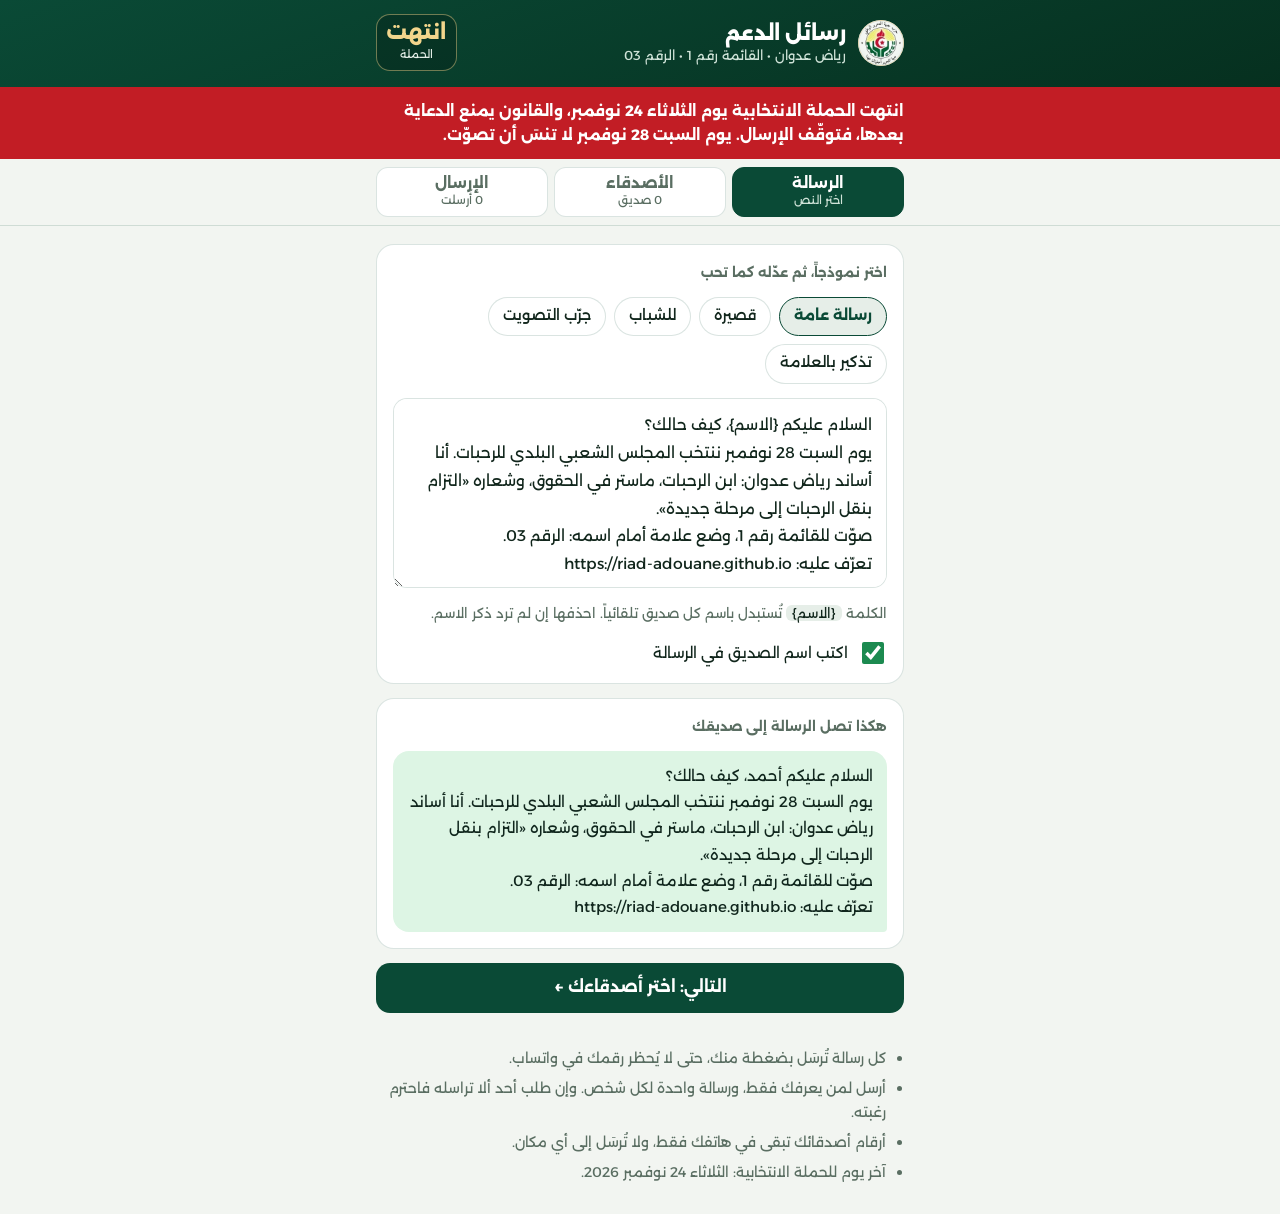
==== commit 7fe9753e: "الشعار الجديد: التزام بنقل الرحبات إلى مرحلة جديدة Co-Authored-By: Claude Opus 5.5 <noreply@anthropi" ====
--- a/rasail/index.html
+++ b/rasail/index.html
@@ -266,9 +266,9 @@
   var SITE='https://riad-adouane.github.io';
   var END=Date.parse('2026-11-25T00:00:00+01:00');     // campaign closes at the end of Tue 24 Nov, Algeria time
   var TPL=[
-    {id:'t1',name:'رسالة عامة',text:'السلام عليكم {الاسم}، كيف حالك؟\nيوم السبت 28 نوفمبر ننتخب المجلس الشعبي البلدي للرحبات. أنا أساند رياض عدوان: ابن الرحبات، ماستر في الحقوق، «يعرف القانون… ويعرف ناسه».\nصوّت للقائمة رقم 1، وضع علامة أمام اسمه: الرقم 03.\nتعرّف عليه: '+SITE},
-    {id:'t2',name:'قصيرة',text:'{الاسم}، يوم السبت 28 نوفمبر: القائمة رقم 1، وعلامة أمام رياض عدوان، الرقم 03. ابن الرحبات، «يعرف القانون… ويعرف ناسه».\n'+SITE},
-    {id:'t3',name:'للشباب',text:'السلام عليكم {الاسم}، الشباب لازم يكون عندهم صوت في البلدية. رياض عدوان شاب من الرحبات، ماستر في الحقوق، «يعرف القانون… ويعرف ناسه».\nيوم السبت 28 نوفمبر: القائمة رقم 1، وعلامة أمام الرقم 03.\n'+SITE},
+    {id:'t1',name:'رسالة عامة',text:'السلام عليكم {الاسم}، كيف حالك؟\nيوم السبت 28 نوفمبر ننتخب المجلس الشعبي البلدي للرحبات. أنا أساند رياض عدوان: ابن الرحبات، ماستر في الحقوق، وشعاره «التزام بنقل الرحبات إلى مرحلة جديدة».\nصوّت للقائمة رقم 1، وضع علامة أمام اسمه: الرقم 03.\nتعرّف عليه: '+SITE},
+    {id:'t2',name:'قصيرة',text:'{الاسم}، يوم السبت 28 نوفمبر: القائمة رقم 1، وعلامة أمام رياض عدوان، الرقم 03. ابن الرحبات، وشعاره «التزام بنقل الرحبات إلى مرحلة جديدة».\n'+SITE},
+    {id:'t3',name:'للشباب',text:'السلام عليكم {الاسم}، الشباب لازم يكون عندهم صوت في البلدية. رياض عدوان شاب من الرحبات، ماستر في الحقوق، وشعاره «التزام بنقل الرحبات إلى مرحلة جديدة».\nيوم السبت 28 نوفمبر: القائمة رقم 1، وعلامة أمام الرقم 03.\n'+SITE},
     {id:'t5',name:'جرّب التصويت',text:'{الاسم}، جرّب في دقيقة كيف تصوّت لرياض عدوان: ورقة القائمة رقم 1، وعلامة × أمام الرقم 03. التجربة من هاتفك قبل يوم السبت 28 نوفمبر:\n'+SITE+'/jarrib'},
     {id:'t4',name:'تذكير بالعلامة',text:'تذكير مهم {الاسم}: في ورقة القائمة رقم 1 ضع علامة أمام رياض عدوان، الرقم 03، لأن الورقة دون علامة تُحتسب للقائمة فقط ولا تُحتسب له.\nالسبت 28 نوفمبر. '+SITE}
   ];
